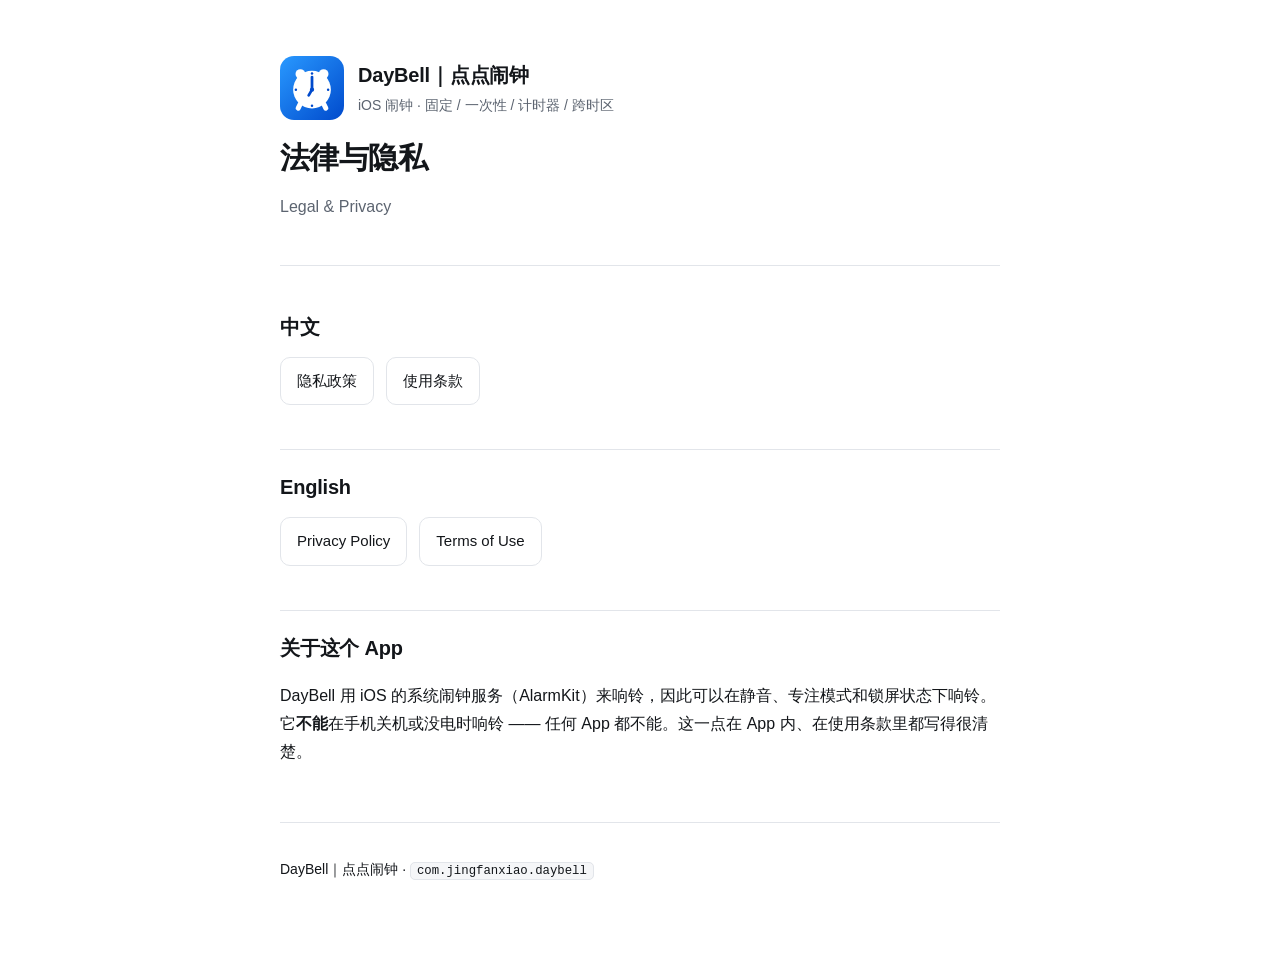
==== index.html @ 804a8634 "Add privacy policy and terms pages for DayBell Bilingual (中文 / English), static, no dependencies.  T" ====
<!DOCTYPE html>
<html lang="zh-Hans">
<head>
<meta charset="utf-8">
<meta name="viewport" content="width=device-width, initial-scale=1">
<title>DayBell｜点点闹钟</title>
<meta name="description" content="DayBell｜点点闹钟 —— 固定闹钟、一次性闹钟、计时器与跨时区闹钟。隐私政策与使用条款。">
<link rel="stylesheet" href="assets/style.css">
</head>
<body>
<div class="wrap">

<header>
  <div class="brand">
    <svg width="64" height="64" viewBox="0 0 1024 1024" aria-hidden="true">
      <defs><linearGradient id="g4" x1="0" y1="0" x2="1" y2="1">
        <stop offset="0" stop-color="#2999ff"/><stop offset="1" stop-color="#004acc"/>
      </linearGradient></defs>
      <rect width="1024" height="1024" fill="url(#g4)"/>
      <g fill="#fff" transform="translate(0,1024) scale(1,-1)">
        <circle cx="326" cy="736" r="78"/><circle cx="698" cy="736" r="78"/>
        <circle cx="512" cy="486" r="302"/>
        <rect x="264" y="146" width="80" height="142" rx="38" transform="rotate(-26 304 217)"/>
        <rect x="680" y="146" width="80" height="142" rx="38" transform="rotate(26 720 217)"/>
      </g>
      <g fill="#004acc">
        <circle cx="512" cy="280" r="20"/><circle cx="770" cy="538" r="20"/>
        <circle cx="512" cy="796" r="20"/><circle cx="254" cy="538" r="20"/>
        <rect x="490" y="314" width="44" height="224" rx="22"/>
        <rect x="490" y="516" width="44" height="150" rx="22" transform="rotate(30 512 538)"/>
        <circle cx="512" cy="538" r="34"/>
      </g>
    </svg>
    <div>
      <div class="brand-name">DayBell｜点点闹钟</div>
      <div class="brand-sub">iOS 闹钟 · 固定 / 一次性 / 计时器 / 跨时区</div>
    </div>
  </div>
  <h1>法律与隐私</h1>
  <p class="muted">Legal &amp; Privacy</p>
</header>

<h2>中文</h2>
<nav class="pages">
  <a href="privacy.html">隐私政策</a>
  <a href="terms.html">使用条款</a>
</nav>

<h2>English</h2>
<nav class="pages">
  <a href="privacy.en.html">Privacy Policy</a>
  <a href="terms.en.html">Terms of Use</a>
</nav>

<h2>关于这个 App</h2>
<p>DayBell 用 iOS 的系统闹钟服务（AlarmKit）来响铃，因此可以在静音、专注模式和锁屏状态下响铃。它<strong>不能</strong>在手机关机或没电时响铃 —— 任何 App 都不能。这一点在 App 内、在使用条款里都写得很清楚。</p>

<footer>
  <p>DayBell｜点点闹钟 · <code>com.jingfanxiao.daybell</code></p>
</footer>

</div>
</body>
</html>
---- assets/style.css ----
/* Self-contained: GitHub Pages serves this from the repo, and a policy page that depends on a
   CDN is a policy page that breaks when the CDN does. No fonts, no scripts, no trackers —
   which would be a poor joke on a privacy page. */

:root {
  --bg: #ffffff;
  --surface: #f5f6f8;
  --text: #13161a;
  --muted: #5c6470;
  --line: #e2e5ea;
  --accent: #0a5bd0;
  --warn-bg: #fff6e5;
  --warn-line: #f0c36d;
  --warn-text: #5c4310;
}

@media (prefers-color-scheme: dark) {
  :root {
    --bg: #0e1013;
    --surface: #171a1f;
    --text: #e8eaee;
    --muted: #9aa3b0;
    --line: #272c34;
    --accent: #6aa6ff;
    --warn-bg: #2a2212;
    --warn-line: #6b5520;
    --warn-text: #f0d79a;
  }
}

* { box-sizing: border-box; }

body {
  margin: 0;
  padding: 0 20px 80px;
  background: var(--bg);
  color: var(--text);
  font: 16px/1.75 -apple-system, BlinkMacSystemFont, "Segoe UI", "PingFang SC",
        "Hiragino Sans GB", "Microsoft YaHei", Roboto, Helvetica, Arial, sans-serif;
  -webkit-text-size-adjust: 100%;
}

.wrap { max-width: 720px; margin: 0 auto; }

header {
  padding: 56px 0 28px;
  border-bottom: 1px solid var(--line);
  margin-bottom: 36px;
}

.brand {
  display: flex;
  align-items: center;
  gap: 14px;
  margin-bottom: 18px;
}

.brand svg { flex: none; border-radius: 22%; }

.brand-name { font-size: 20px; font-weight: 700; letter-spacing: -0.01em; }
.brand-sub { font-size: 14px; color: var(--muted); }

h1 { font-size: 30px; line-height: 1.3; margin: 0 0 8px; letter-spacing: -0.02em; }
h2 {
  font-size: 20px;
  margin: 44px 0 12px;
  padding-top: 20px;
  border-top: 1px solid var(--line);
  letter-spacing: -0.01em;
}
h2:first-of-type { border-top: 0; padding-top: 0; }
h3 { font-size: 16px; margin: 26px 0 8px; }

p, li { color: var(--text); }
.muted { color: var(--muted); }
.updated { font-size: 14px; color: var(--muted); margin: 0; }

a { color: var(--accent); }

ul { padding-left: 22px; }
li { margin: 6px 0; }

code {
  background: var(--surface);
  border: 1px solid var(--line);
  border-radius: 5px;
  padding: 1px 6px;
  font-family: ui-monospace, SFMono-Regular, Menlo, monospace;
  font-size: 0.88em;
  overflow-wrap: anywhere;
}

table {
  width: 100%;
  border-collapse: collapse;
  margin: 16px 0;
  font-size: 15px;
  display: block;
  overflow-x: auto;
}
th, td {
  text-align: left;
  padding: 10px 12px;
  border-bottom: 1px solid var(--line);
  vertical-align: top;
}
th { font-weight: 600; white-space: nowrap; }

.callout {
  background: var(--warn-bg);
  border: 1px solid var(--warn-line);
  color: var(--warn-text);
  border-radius: 10px;
  padding: 14px 18px;
  margin: 20px 0;
}
.callout p { color: inherit; margin: 6px 0; }

.card {
  background: var(--surface);
  border: 1px solid var(--line);
  border-radius: 12px;
  padding: 18px 20px;
  margin: 18px 0;
}
.card p:first-child { margin-top: 0; }
.card p:last-child { margin-bottom: 0; }

.langbar { display: flex; gap: 10px; margin: 0 0 8px; }
.langbar a {
  font-size: 14px;
  text-decoration: none;
  border: 1px solid var(--line);
  border-radius: 999px;
  padding: 4px 14px;
  color: var(--muted);
}
.langbar a.on { background: var(--accent); border-color: var(--accent); color: #fff; }

nav.pages { display: flex; gap: 12px; flex-wrap: wrap; margin-top: 10px; }
nav.pages a {
  text-decoration: none;
  border: 1px solid var(--line);
  border-radius: 10px;
  padding: 10px 16px;
  color: var(--text);
  font-size: 15px;
}

footer {
  margin-top: 56px;
  padding-top: 20px;
  border-top: 1px solid var(--line);
  font-size: 14px;
  color: var(--muted);
}

/* Each language is its own page rather than one page toggled by CSS: a policy that hides half
   its text behind a stylesheet is a policy that can be served wrong. */
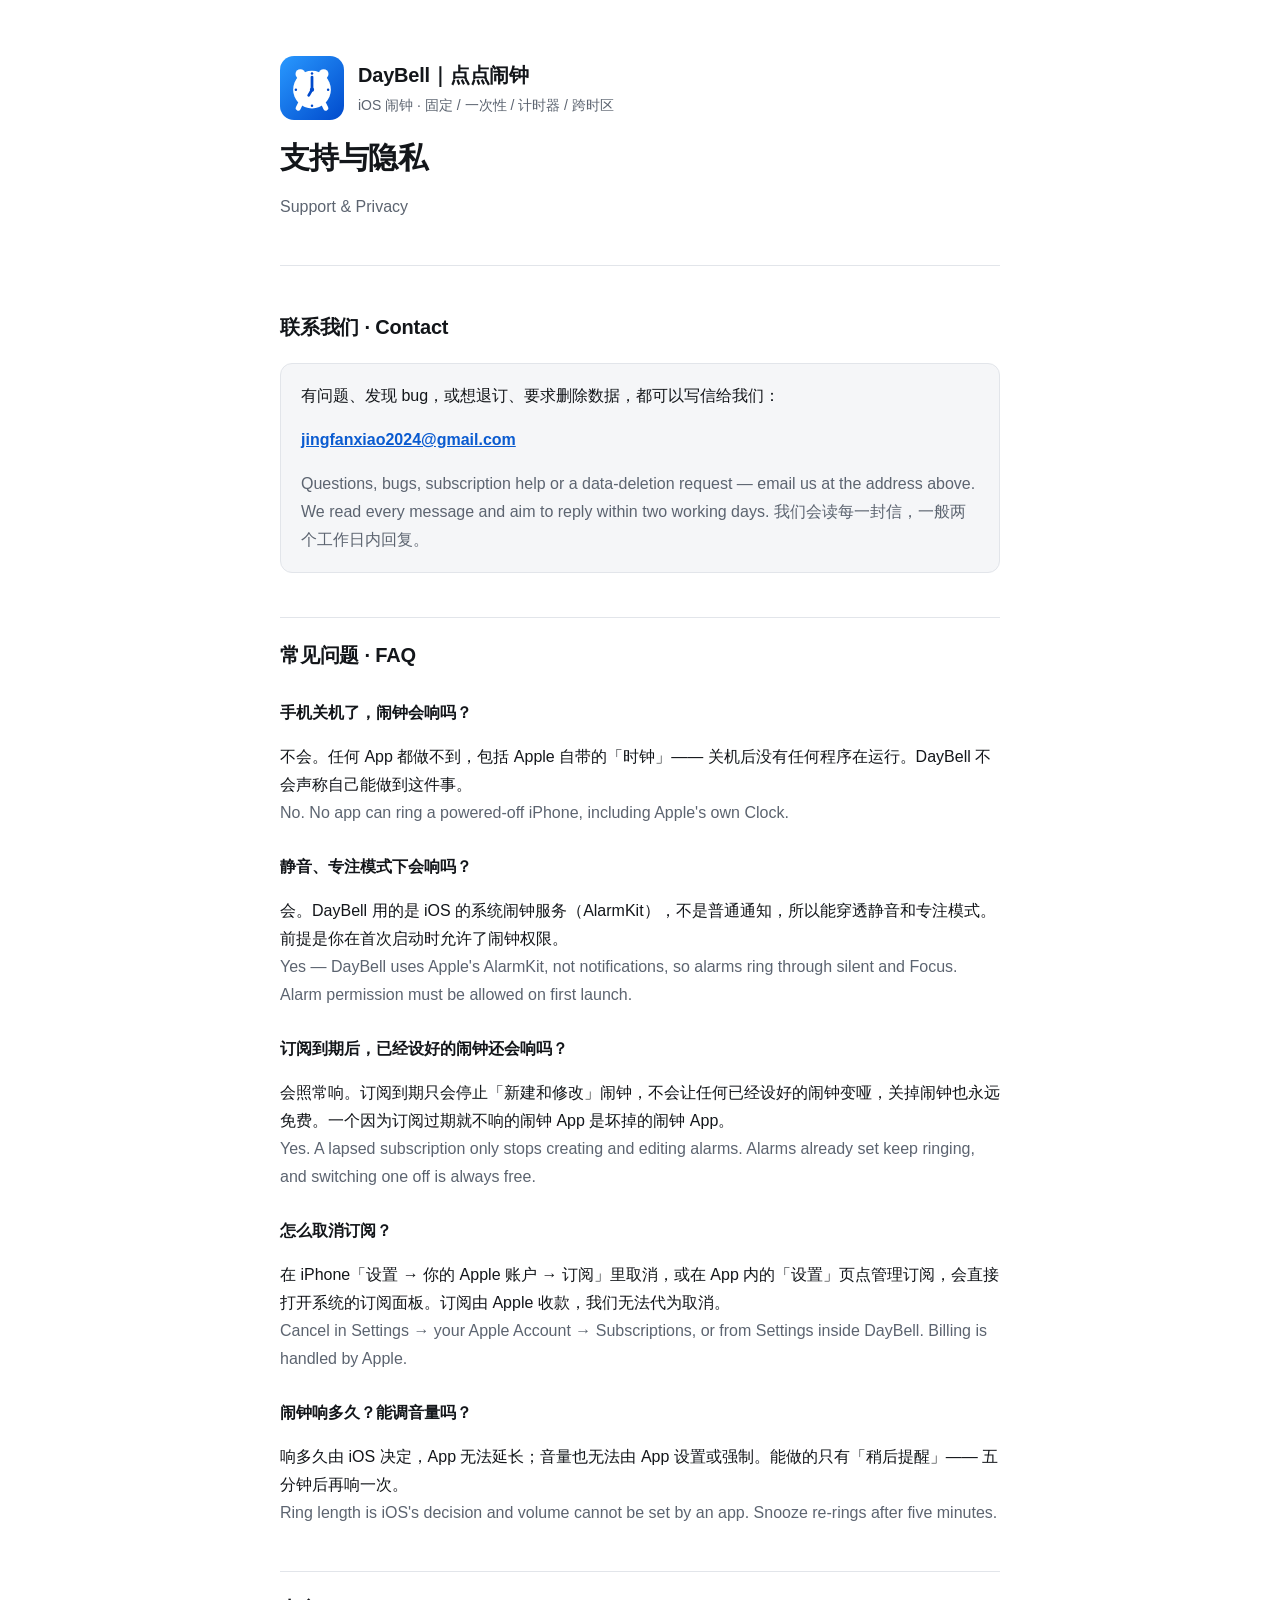
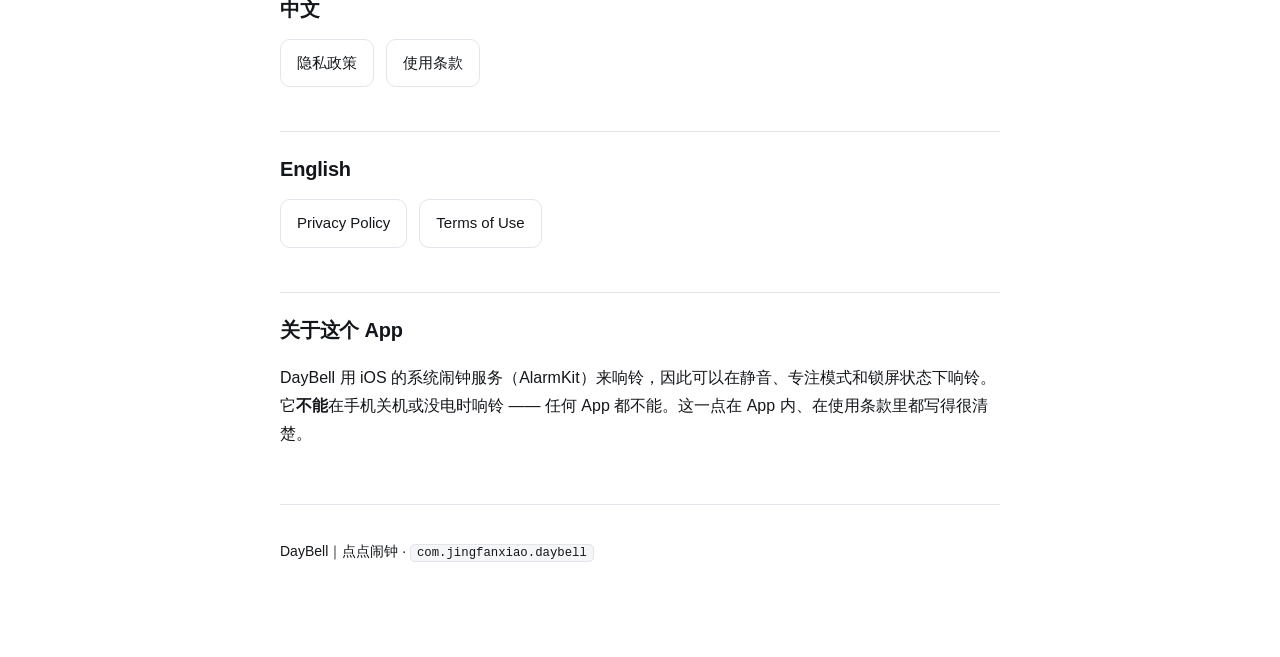
==== commit 7e1b376a: "Add contact address and FAQ to the support page App Review 1.5 requires the Support URL to lead some" ====
--- a/index.html
+++ b/index.html
@@ -3,8 +3,8 @@
 <head>
 <meta charset="utf-8">
 <meta name="viewport" content="width=device-width, initial-scale=1">
-<title>DayBell｜点点闹钟</title>
-<meta name="description" content="DayBell｜点点闹钟 —— 固定闹钟、一次性闹钟、计时器与跨时区闹钟。隐私政策与使用条款。">
+<title>DayBell｜点点闹钟 — 支持与隐私</title>
+<meta name="description" content="DayBell｜点点闹钟 的支持页面：联系方式、常见问题、隐私政策与使用条款。Support, FAQ, privacy policy and terms for DayBell.">
 <link rel="stylesheet" href="assets/style.css">
 </head>
 <body>
@@ -36,9 +36,38 @@
       <div class="brand-sub">iOS 闹钟 · 固定 / 一次性 / 计时器 / 跨时区</div>
     </div>
   </div>
-  <h1>法律与隐私</h1>
-  <p class="muted">Legal &amp; Privacy</p>
+  <h1>支持与隐私</h1>
+  <p class="muted">Support &amp; Privacy</p>
 </header>
+
+<h2>联系我们 · Contact</h2>
+<div class="card">
+  <p>有问题、发现 bug，或想退订、要求删除数据，都可以写信给我们：</p>
+  <p><strong><a href="mailto:jingfanxiao2024@gmail.com">jingfanxiao2024@gmail.com</a></strong></p>
+  <p class="muted">Questions, bugs, subscription help or a data-deletion request — email us at the address above. We read every message and aim to reply within two working days. 我们会读每一封信，一般两个工作日内回复。</p>
+</div>
+
+<h2>常见问题 · FAQ</h2>
+
+<h3>手机关机了，闹钟会响吗？</h3>
+<p>不会。任何 App 都做不到，包括 Apple 自带的「时钟」—— 关机后没有任何程序在运行。DayBell 不会声称自己能做到这件事。<br>
+<span class="muted">No. No app can ring a powered-off iPhone, including Apple's own Clock.</span></p>
+
+<h3>静音、专注模式下会响吗？</h3>
+<p>会。DayBell 用的是 iOS 的系统闹钟服务（AlarmKit），不是普通通知，所以能穿透静音和专注模式。前提是你在首次启动时允许了闹钟权限。<br>
+<span class="muted">Yes — DayBell uses Apple's AlarmKit, not notifications, so alarms ring through silent and Focus. Alarm permission must be allowed on first launch.</span></p>
+
+<h3>订阅到期后，已经设好的闹钟还会响吗？</h3>
+<p>会照常响。订阅到期只会停止「新建和修改」闹钟，不会让任何已经设好的闹钟变哑，关掉闹钟也永远免费。一个因为订阅过期就不响的闹钟 App 是坏掉的闹钟 App。<br>
+<span class="muted">Yes. A lapsed subscription only stops creating and editing alarms. Alarms already set keep ringing, and switching one off is always free.</span></p>
+
+<h3>怎么取消订阅？</h3>
+<p>在 iPhone「设置 → 你的 Apple 账户 → 订阅」里取消，或在 App 内的「设置」页点管理订阅，会直接打开系统的订阅面板。订阅由 Apple 收款，我们无法代为取消。<br>
+<span class="muted">Cancel in Settings → your Apple Account → Subscriptions, or from Settings inside DayBell. Billing is handled by Apple.</span></p>
+
+<h3>闹钟响多久？能调音量吗？</h3>
+<p>响多久由 iOS 决定，App 无法延长；音量也无法由 App 设置或强制。能做的只有「稍后提醒」—— 五分钟后再响一次。<br>
+<span class="muted">Ring length is iOS's decision and volume cannot be set by an app. Snooze re-rings after five minutes.</span></p>
 
 <h2>中文</h2>
 <nav class="pages">
